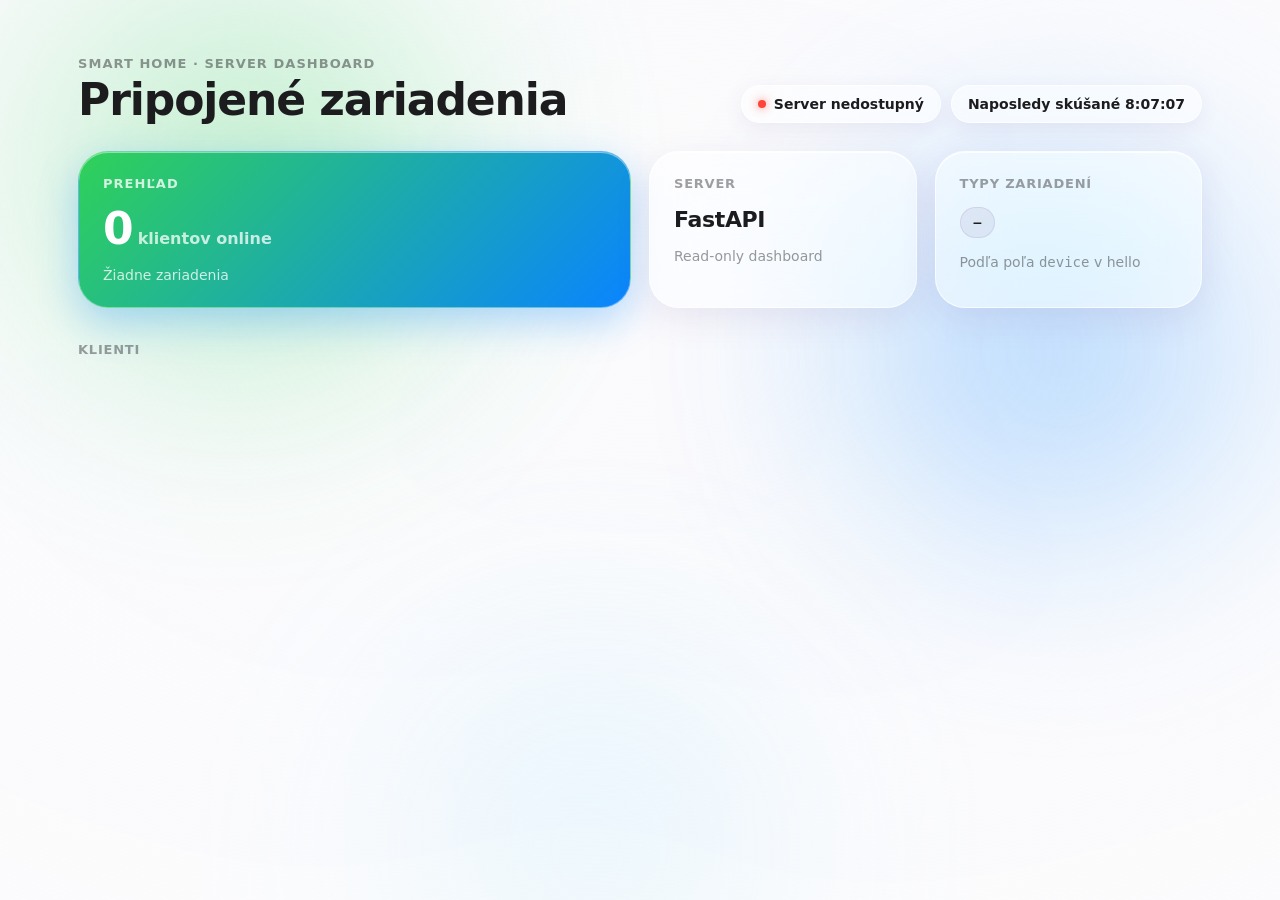
==== server/web/index.html @ f709e84c "Dashboard serves the designed page and the API carries device, capabilities and state Co-Authored-By" ====
<!DOCTYPE html>
<html lang="sk">
<head>
<meta charset="utf-8">
<meta name="viewport" content="width=device-width, initial-scale=1">
<title>Smart home · Dashboard</title>
<!--
  Statický dashboard pre FastAPI web_handler. Dáta číta z GET /api/clients.
  Server ju posiela na GET / (server/handlers/web_handler.py, FileResponse).

  Očakávaný tvar odpovede (nepovinné polia sa zobrazia keď ich API doplní):
      {"clients": [{"id","name","host","port","device","capabilities":[],"last_state":{}}]}
  Keď fetch zlyhá: otvorený zo súboru ukáže ukážkové dáta s odznakom DEMO,
  zo servera ukáže „Server nedostupný" a nechá posledné dáta.
-->
<style>
  @keyframes drift1 { 0%,100% { transform: translate3d(0,0,0) scale(1); } 50% { transform: translate3d(6%,-4%,0) scale(1.12); } }
  @keyframes drift2 { 0%,100% { transform: translate3d(0,0,0) scale(1.05); } 50% { transform: translate3d(-7%,5%,0) scale(0.95); } }
  @keyframes drift3 { 0%,100% { transform: translate3d(0,0,0) scale(1); } 50% { transform: translate3d(4%,6%,0) scale(1.15); } }

  :root {
    --c1: #30d158;
    --c2: #0a84ff;
    --warm: #64d2ff;
    --shadow: 10,132,255;
    --ink: #1c1c1e;
    --grad: linear-gradient(135deg, var(--c1), var(--c2));
  }
  * { box-sizing: border-box; }
  body {
    margin: 0; background: #fbfbfd; color: var(--ink);
    font-family: -apple-system, BlinkMacSystemFont, "SF Pro Display", "Segoe UI", system-ui, sans-serif;
    -webkit-font-smoothing: antialiased; min-height: 100vh;
  }
  a { color: var(--c2); text-decoration: none; }
  a:hover { color: var(--c1); }

  .bg { position: fixed; inset: 0; overflow: hidden; pointer-events: none; z-index: 0; }
  .blob { position: absolute; border-radius: 50%; }
  .b1 { width: 52vw; height: 52vw; left: -8vw; top: -14vw; filter: blur(90px); opacity: .85;
        background: radial-gradient(circle at 50% 50%, color-mix(in srgb, var(--c1) 60%, transparent), transparent 70%);
        animation: drift1 18s ease-in-out infinite; }
  .b2 { width: 46vw; height: 46vw; right: -6vw; top: 4vw; filter: blur(100px); opacity: .8;
        background: radial-gradient(circle at 50% 50%, color-mix(in srgb, var(--c2) 60%, transparent), transparent 70%);
        animation: drift2 22s ease-in-out infinite; }
  .b3 { width: 40vw; height: 40vw; left: 26vw; bottom: -16vw; filter: blur(110px); opacity: .7;
        background: radial-gradient(circle at 50% 50%, color-mix(in srgb, var(--warm) 55%, transparent), transparent 70%);
        animation: drift3 26s ease-in-out infinite; }
  .veil { position: absolute; inset: 0; background: radial-gradient(120% 90% at 50% 40%, rgba(255,255,255,0) 0%, rgba(251,251,253,.55) 62%, rgba(251,251,253,.92) 100%); }

  .wrap { position: relative; z-index: 1; max-width: 1180px; margin: 0 auto; padding: 56px 28px 72px; }

  .top { display: flex; flex-wrap: wrap; align-items: flex-end; justify-content: space-between; gap: 16px; margin-bottom: 28px; }
  .eyebrow { font-size: 13px; font-weight: 590; letter-spacing: .08em; text-transform: uppercase; color: rgba(28,28,30,.45); }
  h1 { margin: 6px 0 0; font-size: 44px; line-height: 1.05; font-weight: 680; letter-spacing: -.025em; }
  .pill { display: flex; align-items: center; gap: 8px; padding: 10px 16px; border-radius: 100px;
          background: rgba(255,255,255,.55); backdrop-filter: blur(24px) saturate(180%); -webkit-backdrop-filter: blur(24px) saturate(180%);
          border: 1px solid rgba(255,255,255,.75); box-shadow: 0 6px 20px rgba(90,50,130,.08); font-size: 14px; font-weight: 560; }
  .dot { width: 8px; height: 8px; border-radius: 50%; background: #34c759; box-shadow: 0 0 10px rgba(52,199,89,.7); }
  .dot.off { background: #ff453a; box-shadow: 0 0 10px rgba(255,69,58,.7); }
  .badge-demo { padding: 10px 16px; border-radius: 100px; font-size: 13px; font-weight: 620; letter-spacing: .05em;
                color: #fff; background: var(--grad); box-shadow: 0 8px 24px rgba(var(--shadow), .3); }

  .grid { display: grid; grid-template-columns: repeat(4, minmax(0,1fr)); gap: 18px; }
  .card { padding: 24px; border-radius: 30px; background: rgba(255,255,255,.5);
          backdrop-filter: blur(34px) saturate(180%); -webkit-backdrop-filter: blur(34px) saturate(180%);
          border: 1px solid rgba(255,255,255,.7);
          box-shadow: 0 10px 36px rgba(90,50,130,.1), inset 0 1px 0 rgba(255,255,255,.85);
          display: flex; flex-direction: column; gap: 16px; }
  .span2 { grid-column: span 2; }
  .accent { color: #fff; border: 1px solid rgba(255,255,255,.35); background: var(--grad);
            box-shadow: 0 14px 40px rgba(var(--shadow), .3), inset 0 1px 0 rgba(255,255,255,.45); }
  .accent .eyebrow, .accent .sub { color: rgba(255,255,255,.78); }

  .label { font-size: 13px; font-weight: 590; letter-spacing: .06em; text-transform: uppercase; color: rgba(28,28,30,.42); }
  .name { font-size: 22px; font-weight: 620; letter-spacing: -.015em; }
  .sub { font-size: 14px; color: rgba(28,28,30,.45); }
  .metric { font-size: 44px; font-weight: 640; letter-spacing: -.035em; line-height: 1; font-variant-numeric: tabular-nums; }
  .metric small { font-size: 16px; font-weight: 560; color: rgba(28,28,30,.4); letter-spacing: 0; }
  .accent .metric small { color: rgba(255,255,255,.75); }

  .icon { width: 48px; height: 48px; border-radius: 16px; display: flex; align-items: center; justify-content: center;
          background: var(--grad); box-shadow: 0 8px 20px rgba(var(--shadow), .28); flex: none; }
  .icon svg { width: 22px; height: 22px; }

  .chips { display: flex; flex-wrap: wrap; gap: 8px; }
  .chip { padding: 7px 13px; border-radius: 100px; font-size: 13px; font-weight: 560;
          background: rgba(120,90,160,.1); border: 1px solid rgba(120,90,160,.14); font-family: ui-monospace, SFMono-Regular, Menlo, monospace; }

  .rows { display: grid; gap: 10px; }
  .row { display: flex; justify-content: space-between; gap: 12px; font-size: 14px; }
  .row span:first-child { color: rgba(28,28,30,.45); }
  .row span:last-child { font-weight: 590; font-variant-numeric: tabular-nums; }

  .track { height: 44px; border-radius: 16px; background: rgba(120,90,160,.12);
           box-shadow: inset 0 1px 3px rgba(80,40,120,.12); overflow: hidden; }
  .fill { height: 100%; border-radius: 16px; background: linear-gradient(90deg, var(--warm), var(--c1)); transition: width .3s ease; }

  .big { font-size: 52px; font-weight: 640; letter-spacing: -.04em; line-height: 1; font-variant-numeric: tabular-nums; }
  .unit { font-size: 20px; font-weight: 560; color: rgba(28,28,30,.4); }
  .switch { width: 56px; height: 32px; border-radius: 100px; padding: 3px; flex: none;
            background: rgba(120,90,160,.2); transition: background .25s ease; }
  .switch.on { background: linear-gradient(135deg, var(--warm), var(--c1)); }
  .knob { width: 26px; height: 26px; border-radius: 50%; background: #fff; box-shadow: 0 2px 6px rgba(0,0,0,.2);
          transition: transform .25s ease; }
  .switch.on .knob { transform: translateX(24px); }
  .duo { display: flex; gap: 10px; }
  .duo > div { flex: 1; padding: 12px 14px; border-radius: 14px; background: rgba(120,90,160,.1); }
  .duo .k { font-size: 12px; letter-spacing: .05em; text-transform: uppercase; color: rgba(28,28,30,.45); }
  .duo .v { margin-top: 4px; font-size: 20px; font-weight: 620; font-variant-numeric: tabular-nums; }
  .ok { font-size: 15px; font-weight: 560; color: #1d7a3a; }
  .warn { font-size: 15px; font-weight: 560; color: #b35c00; }
  .spacer { flex: 1; }

  .empty { grid-column: 1 / -1; padding: 64px 28px; text-align: center; border-radius: 30px;
           background: rgba(255,255,255,.45); backdrop-filter: blur(30px) saturate(180%); -webkit-backdrop-filter: blur(30px) saturate(180%);
           border: 1px dashed rgba(120,90,160,.28); }
  .empty .name { margin-bottom: 6px; }

  @media (max-width: 900px) { .grid { grid-template-columns: repeat(2, minmax(0,1fr)); } h1 { font-size: 34px; } .wrap { padding: 36px 18px 56px; } }
  @media (max-width: 560px) { .grid { grid-template-columns: minmax(0,1fr); } .span2 { grid-column: span 1; } }
</style>
</head>
<body>
<div class="bg"><div class="blob b1"></div><div class="blob b2"></div><div class="blob b3"></div><div class="veil"></div></div>

<div class="wrap">
  <div class="top">
    <div>
      <div class="eyebrow">Smart home · Server dashboard</div>
      <h1>Pripojené zariadenia</h1>
    </div>
    <div style="display:flex; gap:10px; align-items:center; flex-wrap:wrap;">
      <div class="pill"><span class="dot" id="statusDot"></span><span id="statusText">Načítavam…</span></div>
      <div class="pill" id="updated">—</div>
      <div class="badge-demo" id="demoBadge" style="display:none;">DEMO DÁTA</div>
    </div>
  </div>

  <div class="grid">
    <div class="card accent span2">
      <div class="eyebrow">Prehľad</div>
      <div class="metric" id="countMetric">0<small> klientov online</small></div>
      <div class="sub" id="devicesSummary">Žiadne zariadenia</div>
    </div>

    <div class="card">
      <div class="label">Server</div>
      <div class="name" id="serverName">FastAPI</div>
      <div class="sub" id="serverHint">Read-only dashboard</div>
      <div class="rows" id="serverRows"></div>
    </div>

    <div class="card">
      <div class="label">Typy zariadení</div>
      <div class="chips" id="typeChips"><span class="chip">—</span></div>
      <div class="sub">Podľa poľa <code>device</code> v hello</div>
    </div>
  </div>

  <div class="label" style="margin:34px 0 14px;">Klienti</div>
  <div class="grid" id="clients"></div>
</div>

<script>
const ICONS = {
  light: '<svg viewBox="0 0 24 24" fill="none" stroke="#fff" stroke-width="2" stroke-linecap="round"><path d="M9 18h6"/><path d="M10 21h4"/><path d="M12 3a6 6 0 0 1 3.5 10.9V16h-7v-2.1A6 6 0 0 1 12 3z"/></svg>',
  thermostat: '<svg viewBox="0 0 24 24" fill="none" stroke="#fff" stroke-width="2" stroke-linecap="round"><path d="M14 14.8V5a2 2 0 1 0-4 0v9.8a4 4 0 1 0 4 0z"/></svg>',
  lock: '<svg viewBox="0 0 24 24" fill="none" stroke="#fff" stroke-width="2" stroke-linecap="round"><rect x="4" y="10" width="16" height="11" rx="3"/><path d="M8 10V7a4 4 0 0 1 8 0v3"/></svg>',
  generic: '<svg viewBox="0 0 24 24" fill="none" stroke="#fff" stroke-width="2" stroke-linecap="round"><rect x="3" y="4" width="18" height="12" rx="2"/><path d="M8 20h8"/></svg>'
};

const DEMO = [
  { id: "a3f1b2c4", name: "kitchen", host: "192.168.1.24", port: 51431, device: "light",
    capabilities: ["turn_on", "turn_off", "set_brightness"], last_state: { on: true, brightness: 72 } },
  { id: "7d0e5519", name: "bedroom", host: "192.168.1.31", port: 51502, device: "thermostat",
    capabilities: ["set_target", "get_state"], last_state: { target: 21.5, current: 20.2, heating: true } },
  { id: "c18ba402", name: "hall", host: "192.168.1.9", port: 51544, device: "sensor",
    capabilities: ["get_state"], last_state: { aqi: 38, humidity: "44 %", co2: "612 ppm" } }
];

const esc = (v) => String(v).replace(/[&<>"]/g, (c) => ({ "&": "&amp;", "<": "&lt;", ">": "&gt;", '"': "&quot;" }[c]));

function head(c, right) {
  return `<div style="display:flex; align-items:flex-start; gap:16px; justify-content:space-between;">
    <div style="min-width:0;">
      <div class="label">${esc(c.name || "klient")} · ${esc(c.host || "?")}:${esc(c.port ?? "?")}</div>
      <div class="name" style="margin-top:6px;">${esc(DEVICE_TITLES[c.device] || "Klient")}<span style="color:rgba(28,28,30,.35); font-weight:500; font-size:16px;"> #${esc(c.id || "?")}</span></div>
    </div>
    ${right || ""}
  </div>`;
}

const DEVICE_TITLES = { light: "Svetlá", thermostat: "Vykurovanie", lock: "Zámok" };
const num = (v) => (Number.isFinite(Number(v)) ? Number(v) : null);

/* Svetlo — veľké % a hrubý jasový pás (read-only) */
function lightCard(c) {
  const s = c.last_state || {};
  const on = s.on === undefined ? null : !!s.on;
  const b = num(s.brightness ?? s.level);
  const shown = on === false ? 0 : (b === null ? 0 : b);
  return `<div class="card span2" style="min-height:236px;">
    ${head(c, `<div class="switch${on ? " on" : ""}"><div class="knob"></div></div>`)}
    <div class="spacer"></div>
    <div>
      <div style="display:flex; align-items:baseline; gap:6px; margin-bottom:12px;">
        <span class="big">${b === null && on === null ? "—" : shown}</span><span class="unit">%</span>
      </div>
      <div class="track"><div class="fill" style="width:${Math.max(0, Math.min(100, shown))}%"></div></div>
    </div>
    ${capChips(c)}
  </div>`;
}

/* Termostat — veľká teplota a dvojica hodnôt */
function thermostatCard(c) {
  const s = c.last_state || {};
  const target = num(s.target ?? s.temperature ?? s.temp);
  const current = num(s.current ?? s.reading);
  return `<div class="card span2" style="min-height:236px;">
    ${head(c, `<div class="icon">${ICONS.thermostat}</div>`)}
    <div style="display:flex; align-items:baseline; gap:2px;">
      <span class="big" style="font-size:60px;">${target === null ? "—" : target}</span><span class="unit" style="font-size:24px;">°</span>
    </div>
    <div class="spacer"></div>
    <div class="duo">
      <div><div class="k">Cieľ</div><div class="v">${target === null ? "—" : target + "°"}</div></div>
      <div><div class="k">Aktuálne</div><div class="v">${current === null ? "—" : current + "°"}</div></div>
    </div>
    <div class="${s.heating ? "warn" : "ok"}">${s.on === false ? "Vypnutý" : s.heating === undefined ? "Stav vykurovania neznámy" : (s.heating ? "Vykuruje" : "Nastavená teplota dosiahnutá")}</div>
    ${capChips(c)}
  </div>`;
}

/* Ostatné — štatistický panel v štýle karty kvality vzduchu */
function statCard(c) {
  const s = c.last_state || {};
  const entries = Object.entries(s);
  const lead = entries.find(([, v]) => Number.isFinite(Number(v)));
  const rest = entries.filter(([k]) => !lead || k !== lead[0]);
  return `<div class="card span2" style="min-height:236px;">
    ${head(c, `<div class="chip">${c.device ? esc(c.device) : "bez zariadenia"}</div>`)}
    ${lead
      ? `<div><div class="metric">${esc(lead[1])}<small> ${esc(lead[0])}</small></div></div>`
      : `<div class="sub">Stav ešte nebol vyžiadaný</div>`}
    <div class="spacer"></div>
    ${rest.length ? `<div class="rows">${rest.map(([k, v]) =>
      `<div class="row"><span>${esc(k)}</span><span>${typeof v === "boolean" ? (v ? "áno" : "nie") : esc(v)}</span></div>`).join("")}</div>` : ""}
    ${capChips(c)}
  </div>`;
}

function capChips(c) {
  const caps = c.capabilities || [];
  return caps.length ? `<div class="chips">${caps.map((a) => `<span class="chip">${esc(a)}</span>`).join("")}</div>` : "";
}

function clientCard(c) {
  if (c.device === "light") return lightCard(c);
  if (c.device === "thermostat") return thermostatCard(c);
  return statCard(c);
}

function render(clients, demo) {
  document.getElementById("demoBadge").style.display = demo ? "" : "none";
  document.getElementById("statusDot").className = "dot" + (clients.length ? "" : " off");
  document.getElementById("statusText").textContent = clients.length
    ? clients.length + (clients.length === 1 ? " klient online" : " klientov online")
    : "Žiadny pripojený klient";
  document.getElementById("updated").textContent = "Aktualizované " + new Date().toLocaleTimeString("sk-SK");

  document.getElementById("countMetric").innerHTML =
    clients.length + "<small> klientov online</small>";

  const types = [...new Set(clients.map((c) => c.device).filter(Boolean))];
  document.getElementById("devicesSummary").textContent = types.length
    ? "Zariadenia: " + types.join(", ")
    : "Žiadne zariadenie nedeklarovalo typ";
  document.getElementById("typeChips").innerHTML = types.length
    ? types.map((t) => `<span class="chip">${esc(t)}</span>`).join("")
    : '<span class="chip">žiadne</span>';

  const withDev = clients.filter((c) => c.device).length;
  const caps = clients.reduce((n, c) => n + (c.capabilities || []).length, 0);
  document.getElementById("serverRows").innerHTML = `
    <div class="row"><span>Zdroj</span><span>${demo ? "demo" : "/api/clients"}</span></div>
    <div class="row"><span>So zariadením</span><span>${withDev}</span></div>
    <div class="row"><span>Akcie celkom</span><span>${caps}</span></div>`;

  document.getElementById("clients").innerHTML = clients.length
    ? clients.map(clientCard).join("")
    : `<div class="empty"><div class="name">Žiadny pripojený klient</div>
       <div class="sub">Spusti klienta cez launcher alebo <code>py app.py --config data/kitchen.json</code></div></div>`;
}

function showOffline() {
  document.getElementById("demoBadge").style.display = "none";
  document.getElementById("statusDot").className = "dot off";
  document.getElementById("statusText").textContent = "Server nedostupný";
  document.getElementById("updated").textContent = "Naposledy skúšané " + new Date().toLocaleTimeString("sk-SK");
}

async function poll() {
  try {
    const r = await fetch("/api/clients", { cache: "no-store" });
    if (!r.ok) throw new Error(r.status);
    const data = await r.json();
    render(data.clients || [], false);
  } catch (e) {
    // demo data is for previewing the file from disk, from the server a failed
    // fetch means the server is down and must not look like devices online
    if (location.protocol === "file:") {
      render(DEMO, true);
    } else {
      showOffline();
    }
  }
}
poll();
setInterval(poll, 2000);
</script>
</body>
</html>
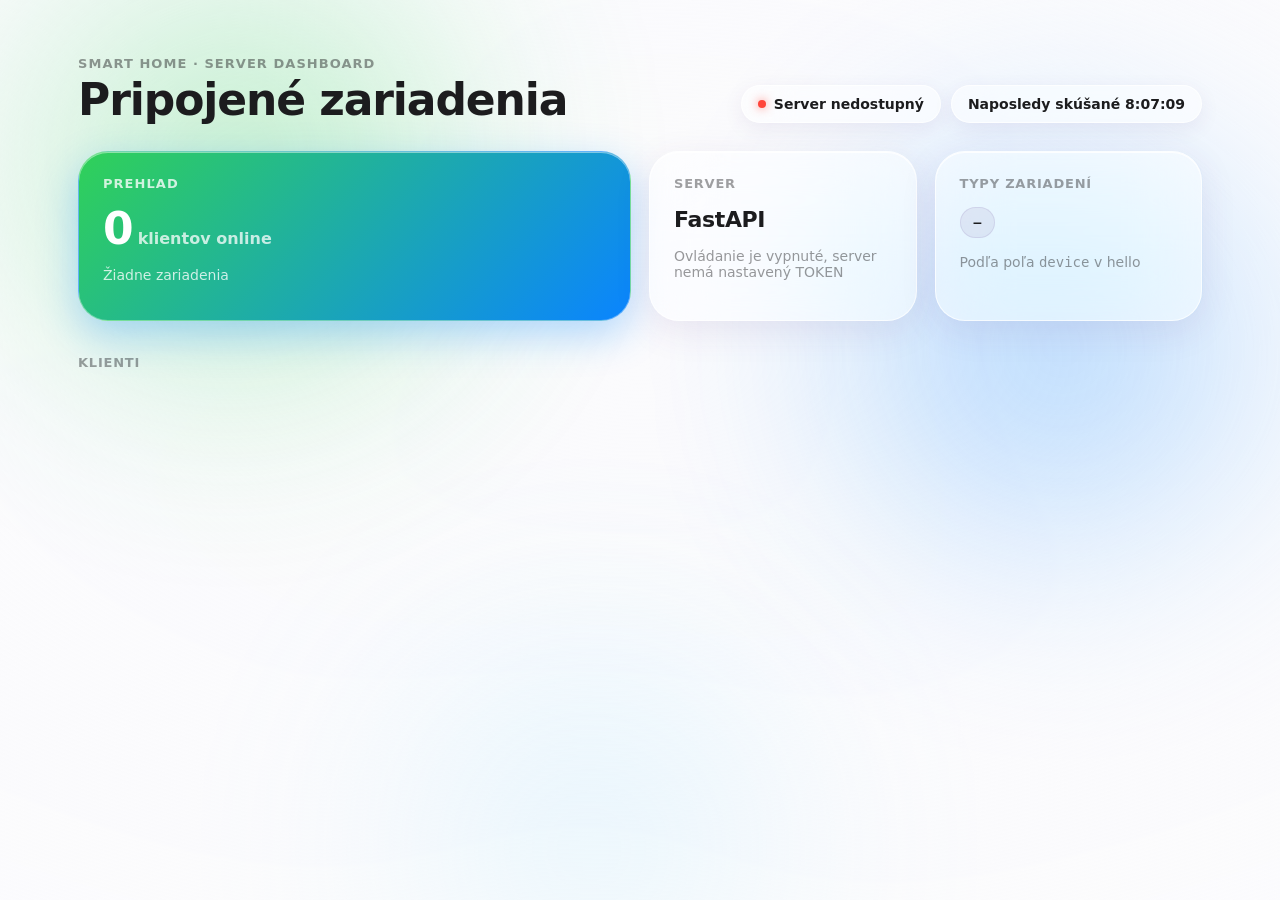
==== commit e5005f49: "Dashboard asks for the token, keeps it in the browser and forgets it on logout or 401 The page reads" ====
--- a/server/web/index.html
+++ b/server/web/index.html
@@ -110,6 +110,15 @@
   .duo .v { margin-top: 4px; font-size: 20px; font-weight: 620; font-variant-numeric: tabular-nums; }
   .ok { font-size: 15px; font-weight: 560; color: #1d7a3a; }
   .warn { font-size: 15px; font-weight: 560; color: #b35c00; }
+
+  /* prihlásenie tokenom */
+  button.pill { font-family: inherit; color: inherit; cursor: pointer; }
+  .login { display: flex; flex-direction: column; gap: 14px; }
+  .login-row { display: flex; gap: 10px; flex-wrap: wrap; }
+  .login-row input { flex: 1 1 200px; min-width: 0; padding: 12px 16px; border-radius: 14px;
+    border: 1px solid rgba(28,28,30,.14); background: rgba(255,255,255,.8); font: inherit; }
+  .btn { padding: 12px 20px; border: 0; border-radius: 14px; background: var(--grad); color: #fff;
+    font: inherit; font-weight: 600; cursor: pointer; }
   .spacer { flex: 1; }
 
   .empty { grid-column: 1 / -1; padding: 64px 28px; text-align: center; border-radius: 30px;
@@ -134,6 +143,7 @@
       <div class="pill"><span class="dot" id="statusDot"></span><span id="statusText">Načítavam…</span></div>
       <div class="pill" id="updated">—</div>
       <div class="badge-demo" id="demoBadge" style="display:none;">DEMO DÁTA</div>
+      <button class="pill" id="logout" type="button" style="display:none;">Odhlásiť</button>
     </div>
   </div>
 
@@ -178,6 +188,18 @@
   { id: "c18ba402", name: "hall", host: "192.168.1.9", port: 51544, device: "sensor",
     capabilities: ["get_state"], last_state: { aqi: 38, humidity: "44 %", co2: "612 ppm" } }
 ];
+
+// token na /api, nikdy nie v URL; localStorage, aby sa mobil nepýtal pri každej návšteve
+const TOKEN_KEY = "pyhome.token";
+let token = loadToken();
+let tokenRequired = false;
+let loginShown = false;
+
+// localStorage môže byť zakázané (súkromné okno), token potom žije len v tejto karte
+function loadToken() { try { return localStorage.getItem(TOKEN_KEY) || ""; } catch (e) { return ""; } }
+function saveToken(value) { token = value; try { localStorage.setItem(TOKEN_KEY, value); } catch (e) {} }
+function forgetToken() { token = ""; try { localStorage.removeItem(TOKEN_KEY); } catch (e) {} }
+function authHeaders() { return token ? { Authorization: "Bearer " + token } : {}; }
 
 const esc = (v) => String(v).replace(/[&<>"]/g, (c) => ({ "&": "&amp;", "<": "&lt;", ">": "&gt;", '"': "&quot;" }[c]));
 
@@ -301,11 +323,57 @@
   document.getElementById("updated").textContent = "Naposledy skúšané " + new Date().toLocaleTimeString("sk-SK");
 }
 
+function showLogin(message) {
+  loginShown = true;
+  document.getElementById("logout").style.display = "none";
+  document.getElementById("statusDot").className = "dot off";
+  document.getElementById("statusText").textContent = "Prihlásenie";
+  // bez tokenu nič z posledných dát, ani v prehľade
+  document.getElementById("updated").textContent = "—";
+  document.getElementById("countMetric").innerHTML = "—";
+  document.getElementById("devicesSummary").textContent = "Po prihlásení";
+  document.getElementById("typeChips").innerHTML = '<span class="chip">—</span>';
+  document.getElementById("serverRows").innerHTML = "";
+  document.getElementById("clients").innerHTML = `<div class="card span2 login">
+    <div class="name">Dashboard je chránený tokenom</div>
+    <div class="sub">Zadaj TOKEN z konfigurácie servera.</div>
+    <form class="login-row" id="loginForm">
+      <input id="tokenInput" type="password" autocomplete="current-password" placeholder="Token" required>
+      <button class="btn" type="submit">Prihlásiť</button>
+    </form>
+    ${message ? `<div class="warn">${esc(message)}</div>` : ""}
+  </div>`;
+  document.getElementById("loginForm").addEventListener("submit", (e) => {
+    e.preventDefault();
+    const value = document.getElementById("tokenInput").value.trim();
+    if (!value) return;
+    saveToken(value);
+    loginShown = false;
+    poll();
+  });
+  document.getElementById("tokenInput").focus();
+}
+
+document.getElementById("logout").addEventListener("click", () => {
+  forgetToken();
+  showLogin("");
+});
+
 async function poll() {
+  // kým je zobrazené prihlásenie, nie je čo pýtať
+  if (loginShown) return;
   try {
-    const r = await fetch("/api/clients", { cache: "no-store" });
+    const r = await fetch("/api/clients", { cache: "no-store", headers: authHeaders() });
+    if (r.status === 401) {
+      // zlý token, alebo ho medzitým zmenili na serveri
+      tokenRequired = true;
+      forgetToken();
+      showLogin("Nesprávny alebo zmenený token");
+      return;
+    }
     if (!r.ok) throw new Error(r.status);
     const data = await r.json();
+    document.getElementById("logout").style.display = tokenRequired ? "" : "none";
     render(data.clients || [], false);
   } catch (e) {
     // demo data is for previewing the file from disk, from the server a failed
@@ -317,8 +385,24 @@
     }
   }
 }
-poll();
-setInterval(poll, 2000);
+async function start() {
+  try {
+    const r = await fetch("/api/status", { cache: "no-store" });
+    if (!r.ok) throw new Error(r.status);
+    tokenRequired = !!(await r.json()).token_required;
+  } catch (e) {
+    // server je dole alebo stránka je otvorená zo súboru, poll ukáže ktoré z toho
+    tokenRequired = false;
+  }
+  document.getElementById("serverHint").textContent = tokenRequired
+    ? "Chránený tokenom"
+    : "Ovládanie je vypnuté, server nemá nastavený TOKEN";
+
+  if (tokenRequired && !token) showLogin("");
+  else poll();
+  setInterval(poll, 2000);
+}
+start();
 </script>
 </body>
 </html>
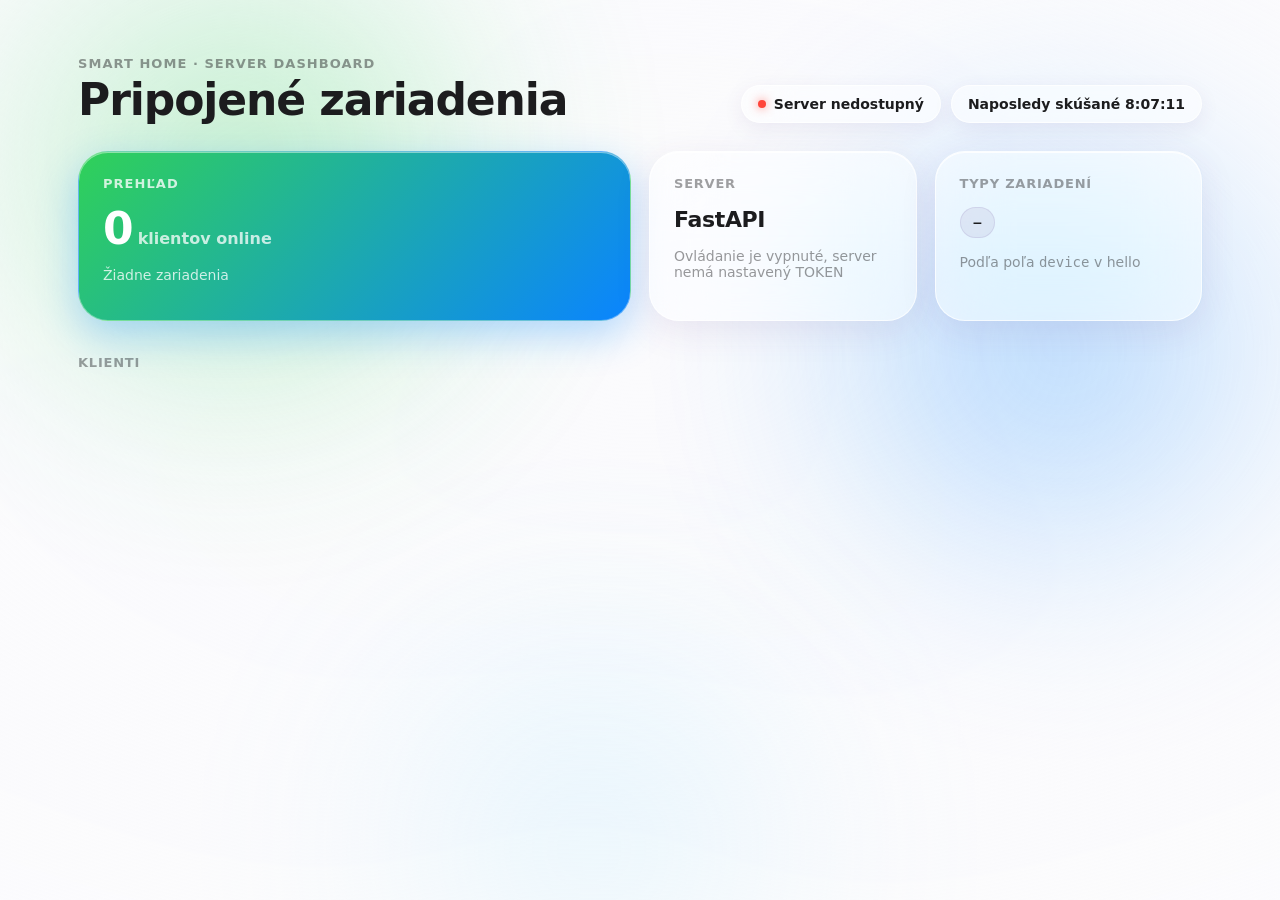
==== commit b99addc8: "Dashboard cards become controls: switches, brightness slider and thermostat steps Controls are drawn" ====
--- a/server/web/index.html
+++ b/server/web/index.html
@@ -111,6 +111,22 @@
   .ok { font-size: 15px; font-weight: 560; color: #1d7a3a; }
   .warn { font-size: 15px; font-weight: 560; color: #b35c00; }
 
+  /* ovládanie */
+  button.switch { border: 0; cursor: pointer; }
+  button.switch:disabled, .step:disabled, .chip.act:disabled { cursor: default; opacity: .55; }
+  .track.slide { position: relative; }
+  .track.slide input { position: absolute; inset: 0; width: 100%; height: 100%; margin: 0; opacity: 0; cursor: pointer; }
+  .track.slide input:disabled { cursor: default; }
+  .step { width: 44px; height: 44px; border-radius: 14px; border: 0; background: rgba(120,90,160,.14);
+          font: inherit; font-size: 22px; font-weight: 600; color: var(--ink); cursor: pointer; }
+  .chip.act { cursor: pointer; color: inherit; }
+  .chip.act:hover:not(:disabled) { border-color: var(--c2); }
+  .err { font-size: 14px; font-weight: 560; color: #c4291c; }
+  .card.busy { position: relative; }
+  .card.busy::after { content: ""; position: absolute; top: 18px; right: 18px; width: 14px; height: 14px;
+    border-radius: 50%; border: 2px solid rgba(10,132,255,.25); border-top-color: var(--c2); animation: spin .8s linear infinite; }
+  @keyframes spin { to { transform: rotate(360deg); } }
+
   /* prihlásenie tokenom */
   button.pill { font-family: inherit; color: inherit; cursor: pointer; }
   .login { display: flex; flex-direction: column; gap: 14px; }
@@ -195,6 +211,13 @@
 let tokenRequired = false;
 let loginShown = false;
 
+// ovládanie: len so serverom, ktorý má TOKEN; demo dáta sa nikdy neovládajú
+let controls = false;
+let lastClients = [];
+const pending = new Set();   // id kariet, ktorým beží požiadavka
+const dragging = new Set();  // id kariet, kde práve ťaháš posuvník
+const errors = {};           // id -> { text, until }
+
 // localStorage môže byť zakázané (súkromné okno), token potom žije len v tejto karte
 function loadToken() { try { return localStorage.getItem(TOKEN_KEY) || ""; } catch (e) { return ""; } }
 function saveToken(value) { token = value; try { localStorage.setItem(TOKEN_KEY, value); } catch (e) {} }
@@ -222,15 +245,24 @@
   const on = s.on === undefined ? null : !!s.on;
   const b = num(s.brightness ?? s.level);
   const shown = on === false ? 0 : (b === null ? 0 : b);
+  const width = Math.max(0, Math.min(100, shown));
+  const sw = can(c, on ? "turn_off" : "turn_on")
+    ? `<button class="switch${on ? " on" : ""}" type="button" data-act="${on ? "turn_off" : "turn_on"}" aria-label="${on ? "Vypnúť" : "Zapnúť"}"><div class="knob"></div></button>`
+    : `<div class="switch${on ? " on" : ""}"><div class="knob"></div></div>`;
+  const track = can(c, "set_brightness")
+    ? `<div class="track slide"><div class="fill" style="width:${width}%"></div>
+        <input type="range" min="0" max="100" step="1" value="${b === null ? 100 : b}" data-act="set_brightness" data-param="level" aria-label="Jas"></div>`
+    : `<div class="track"><div class="fill" style="width:${width}%"></div></div>`;
   return `<div class="card span2" style="min-height:236px;">
-    ${head(c, `<div class="switch${on ? " on" : ""}"><div class="knob"></div></div>`)}
+    ${head(c, sw)}
     <div class="spacer"></div>
     <div>
       <div style="display:flex; align-items:baseline; gap:6px; margin-bottom:12px;">
         <span class="big">${b === null && on === null ? "—" : shown}</span><span class="unit">%</span>
       </div>
-      <div class="track"><div class="fill" style="width:${Math.max(0, Math.min(100, shown))}%"></div></div>
-    </div>
+      ${track}
+    </div>
+    ${errLine(c)}
     ${capChips(c)}
   </div>`;
 }
@@ -240,10 +272,23 @@
   const s = c.last_state || {};
   const target = num(s.target ?? s.temperature ?? s.temp);
   const current = num(s.current ?? s.reading);
+  const on = s.on === undefined ? null : !!s.on;
+  const right = can(c, on ? "turn_off" : "turn_on")
+    ? `<button class="switch${on ? " on" : ""}" type="button" data-act="${on ? "turn_off" : "turn_on"}" aria-label="${on ? "Vypnúť" : "Zapnúť"}"><div class="knob"></div></button>`
+    : `<div class="icon">${ICONS.thermostat}</div>`;
+  // krok 0,5 °C, zaokrúhlené na polovice, aby sa nekopili desatinné chyby
+  const step = (d) => Math.round(((target === null ? 21 : target) + d) * 2) / 2;
+  const stepper = (d, label) => can(c, "set_target")
+    ? `<button class="step" type="button" data-act="set_target" data-param="temperature" data-value="${step(d)}" aria-label="${d < 0 ? "Znížiť" : "Zvýšiť"}">${label}</button>`
+    : "";
   return `<div class="card span2" style="min-height:236px;">
-    ${head(c, `<div class="icon">${ICONS.thermostat}</div>`)}
-    <div style="display:flex; align-items:baseline; gap:2px;">
-      <span class="big" style="font-size:60px;">${target === null ? "—" : target}</span><span class="unit" style="font-size:24px;">°</span>
+    ${head(c, right)}
+    <div style="display:flex; align-items:center; gap:14px;">
+      ${stepper(-0.5, "−")}
+      <div style="display:flex; align-items:baseline; gap:2px;">
+        <span class="big" style="font-size:60px;">${target === null ? "—" : target}</span><span class="unit" style="font-size:24px;">°</span>
+      </div>
+      ${stepper(0.5, "+")}
     </div>
     <div class="spacer"></div>
     <div class="duo">
@@ -251,6 +296,7 @@
       <div><div class="k">Aktuálne</div><div class="v">${current === null ? "—" : current + "°"}</div></div>
     </div>
     <div class="${s.heating ? "warn" : "ok"}">${s.on === false ? "Vypnutý" : s.heating === undefined ? "Stav vykurovania neznámy" : (s.heating ? "Vykuruje" : "Nastavená teplota dosiahnutá")}</div>
+    ${errLine(c)}
     ${capChips(c)}
   </div>`;
 }
@@ -269,13 +315,28 @@
     <div class="spacer"></div>
     ${rest.length ? `<div class="rows">${rest.map(([k, v]) =>
       `<div class="row"><span>${esc(k)}</span><span>${typeof v === "boolean" ? (v ? "áno" : "nie") : esc(v)}</span></div>`).join("")}</div>` : ""}
-    ${capChips(c)}
+    ${errLine(c)}
+    ${capChips(c, true)}
   </div>`;
 }
 
-function capChips(c) {
+// pri neznámom zariadení sa z čipov stanú tlačidlá, akcia ide bez parametrov
+function capChips(c, buttons) {
   const caps = c.capabilities || [];
-  return caps.length ? `<div class="chips">${caps.map((a) => `<span class="chip">${esc(a)}</span>`).join("")}</div>` : "";
+  return caps.length ? `<div class="chips">${caps.map((a) => buttons && can(c, a)
+    ? `<button class="chip act" type="button" data-act="${esc(a)}">${esc(a)}</button>`
+    : `<span class="chip">${esc(a)}</span>`).join("")}</div>` : "";
+}
+
+function can(c, action) {
+  return controls && (c.capabilities || []).includes(action);
+}
+
+function errLine(c) {
+  const e = errors[c.id];
+  if (!e) return "";
+  if (Date.now() > e.until) { delete errors[c.id]; return ""; }
+  return `<div class="err">${esc(e.text)}</div>`;
 }
 
 function clientCard(c) {
@@ -310,11 +371,115 @@
     <div class="row"><span>So zariadením</span><span>${withDev}</span></div>
     <div class="row"><span>Akcie celkom</span><span>${caps}</span></div>`;
 
-  document.getElementById("clients").innerHTML = clients.length
-    ? clients.map(clientCard).join("")
-    : `<div class="empty"><div class="name">Žiadny pripojený klient</div>
+  lastClients = clients;
+  renderClients(clients);
+}
+
+// karta po karte: prekreslenie celej mriežky by zahodilo ťahaný posuvník aj klik
+function renderClients(clients) {
+  const grid = document.getElementById("clients");
+  if (!clients.length) {
+    grid.innerHTML = `<div class="empty"><div class="name">Žiadny pripojený klient</div>
        <div class="sub">Spusti klienta cez launcher alebo <code>py app.py --config data/kitchen.json</code></div></div>`;
-}
+    return;
+  }
+  // prázdna karta alebo prihlásenie nemajú data-id, preč s nimi
+  [...grid.children].forEach((n) => { if (!n.dataset.id) n.remove(); });
+
+  const seen = new Set();
+  clients.forEach((c, i) => {
+    const id = String(c.id);
+    seen.add(id);
+    let node = [...grid.children].find((n) => n.dataset.id === id);
+    const busy = pending.has(id) || dragging.has(id);
+    if (!node || (!busy && node._html !== clientCard(c))) {
+      const html = clientCard(c);
+      const tmp = document.createElement("div");
+      tmp.innerHTML = html;
+      const fresh = tmp.firstElementChild;
+      fresh.dataset.id = id;
+      fresh._html = html;
+      if (node) node.replaceWith(fresh); else grid.appendChild(fresh);
+      node = fresh;
+    }
+    if (grid.children[i] !== node) grid.insertBefore(node, grid.children[i] || null);
+  });
+  [...grid.children].forEach((n) => { if (!seen.has(n.dataset.id)) n.remove(); });
+}
+
+function setBusy(id, busy) {
+  const node = [...document.getElementById("clients").children].find((n) => n.dataset.id === id);
+  if (!node) return;
+  node.classList.toggle("busy", busy);
+  node.querySelectorAll("[data-act]").forEach((el) => { el.disabled = busy; });
+}
+
+async function runAction(id, action, params) {
+  if (pending.has(id)) return;
+  pending.add(id);
+  setBusy(id, true);
+  let error = null;
+  try {
+    const r = await fetch("/api/clients/" + encodeURIComponent(id) + "/do", {
+      method: "POST",
+      headers: { ...authHeaders(), "Content-Type": "application/json" },
+      body: JSON.stringify({ action, params }),
+    });
+    if (r.status === 401) {
+      pending.delete(id);
+      forgetToken();
+      showLogin("Nesprávny alebo zmenený token");
+      return;
+    }
+    const data = await r.json().catch(() => ({}));
+    if (r.ok && data.ok) {
+      // odpoveď nesie nový stav, karta sa zmení hneď a nečaká na ďalší poll
+      const c = lastClients.find((x) => String(x.id) === id);
+      if (c && data.state && typeof data.state === "object") c.last_state = data.state;
+    } else {
+      error = data.error || "Chyba " + r.status;
+    }
+  } catch (e) {
+    error = "Server nedostupný";
+  }
+  pending.delete(id);
+  if (error) errors[id] = { text: error, until: Date.now() + 4000 };
+  // prekresliť vždy: aj keď sa stav nezmenil, tlačidlá sú vypnuté a posuvník je tam, kam ho pustili
+  const node = [...document.getElementById("clients").children].find((n) => n.dataset.id === id);
+  if (node) node._html = null;
+  renderClients(lastClients);
+}
+
+const clientsGrid = document.getElementById("clients");
+clientsGrid.addEventListener("click", (e) => {
+  const el = e.target.closest("button[data-act]");
+  if (!el || el.disabled) return;
+  const card = el.closest("[data-id]");
+  if (!card) return;
+  const params = {};
+  if (el.dataset.param) params[el.dataset.param] = Number(el.dataset.value);
+  runAction(card.dataset.id, el.dataset.act, params);
+});
+// počas ťahania sa hýbe len výplň, požiadavka ide až po pustení
+clientsGrid.addEventListener("pointerdown", (e) => {
+  const card = e.target.matches("input[type=range]") && e.target.closest("[data-id]");
+  if (card) dragging.add(card.dataset.id);
+});
+clientsGrid.addEventListener("input", (e) => {
+  if (!e.target.matches("input[type=range]")) return;
+  const fill = e.target.parentElement.querySelector(".fill");
+  if (fill) fill.style.width = e.target.value + "%";
+});
+clientsGrid.addEventListener("change", (e) => {
+  const el = e.target;
+  if (!el.matches("input[data-act]")) return;
+  const card = el.closest("[data-id]");
+  if (!card) return;
+  dragging.delete(card.dataset.id);
+  runAction(card.dataset.id, el.dataset.act, { [el.dataset.param]: Number(el.value) });
+});
+// pustenie mimo posuvníka nevyvolá change, karta sa nesmie zaseknúť
+window.addEventListener("pointerup", () => setTimeout(() => dragging.clear(), 0));
 
 function showOffline() {
   document.getElementById("demoBadge").style.display = "none";
@@ -389,14 +554,17 @@
   try {
     const r = await fetch("/api/status", { cache: "no-store" });
     if (!r.ok) throw new Error(r.status);
-    tokenRequired = !!(await r.json()).token_required;
+    const status = await r.json();
+    tokenRequired = !!status.token_required;
+    controls = !!status.controls;
   } catch (e) {
     // server je dole alebo stránka je otvorená zo súboru, poll ukáže ktoré z toho
     tokenRequired = false;
+    controls = false;
   }
-  document.getElementById("serverHint").textContent = tokenRequired
-    ? "Chránený tokenom"
-    : "Ovládanie je vypnuté, server nemá nastavený TOKEN";
+  document.getElementById("serverHint").textContent = controls
+    ? "Chránený tokenom, ovládanie zapnuté"
+    : tokenRequired ? "Chránený tokenom" : "Ovládanie je vypnuté, server nemá nastavený TOKEN";
 
   if (tokenRequired && !token) showLogin("");
   else poll();
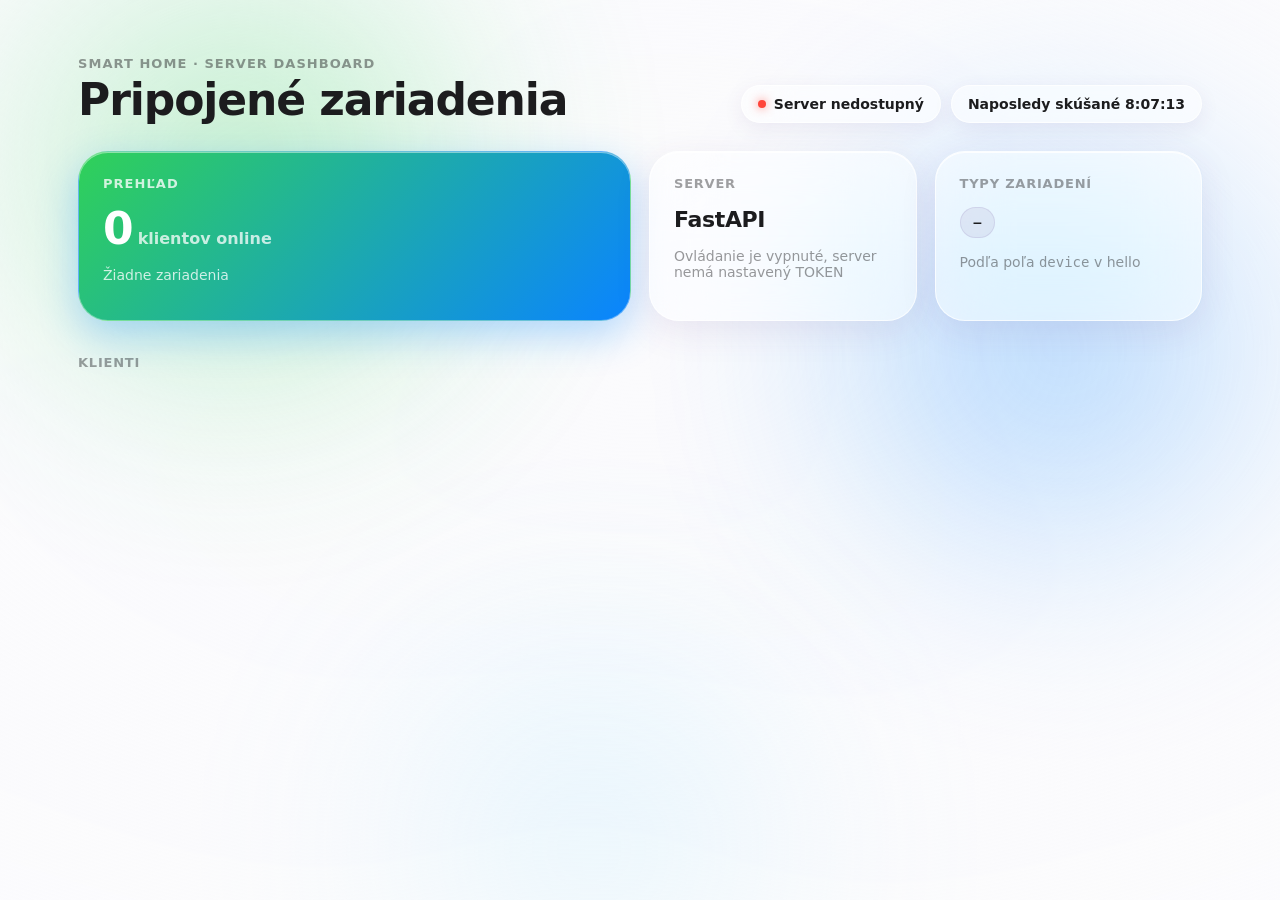
==== commit 9c596a3d: "Dashboard serves HTTPS with the server's certificate, and ca.crt for phones With TLS_CERT and TLS_KE" ====
--- a/server/web/index.html
+++ b/server/web/index.html
@@ -368,6 +368,7 @@
   const caps = clients.reduce((n, c) => n + (c.capabilities || []).length, 0);
   document.getElementById("serverRows").innerHTML = `
     <div class="row"><span>Zdroj</span><span>${demo ? "demo" : "/api/clients"}</span></div>
+    <div class="row"><span>Spojenie</span><span>${https() ? '<a href="/ca.crt">HTTPS · ca.crt</a>' : "HTTP, nešifrované"}</span></div>
     <div class="row"><span>So zariadením</span><span>${withDev}</span></div>
     <div class="row"><span>Akcie celkom</span><span>${caps}</span></div>`;
 
@@ -488,6 +489,16 @@
   document.getElementById("updated").textContent = "Naposledy skúšané " + new Date().toLocaleTimeString("sk-SK");
 }
 
+const https = () => location.protocol === "https:";
+
+// telefón, ktorý ešte nedôveruje ca.crt, si ho stiahne priamo zo servera
+function caLine() {
+  return https()
+    ? `<div class="sub">Prvé pripojenie z tohto zariadenia? <a href="/ca.crt">Stiahni ca.crt</a>,
+       nainštaluj ho a porovnaj odtlačok SHA-256 s tým, čo vypísal server.</div>`
+    : "";
+}
+
 function showLogin(message) {
   loginShown = true;
   document.getElementById("logout").style.display = "none";
@@ -502,6 +513,7 @@
   document.getElementById("clients").innerHTML = `<div class="card span2 login">
     <div class="name">Dashboard je chránený tokenom</div>
     <div class="sub">Zadaj TOKEN z konfigurácie servera.</div>
+    ${caLine()}
     <form class="login-row" id="loginForm">
       <input id="tokenInput" type="password" autocomplete="current-password" placeholder="Token" required>
       <button class="btn" type="submit">Prihlásiť</button>
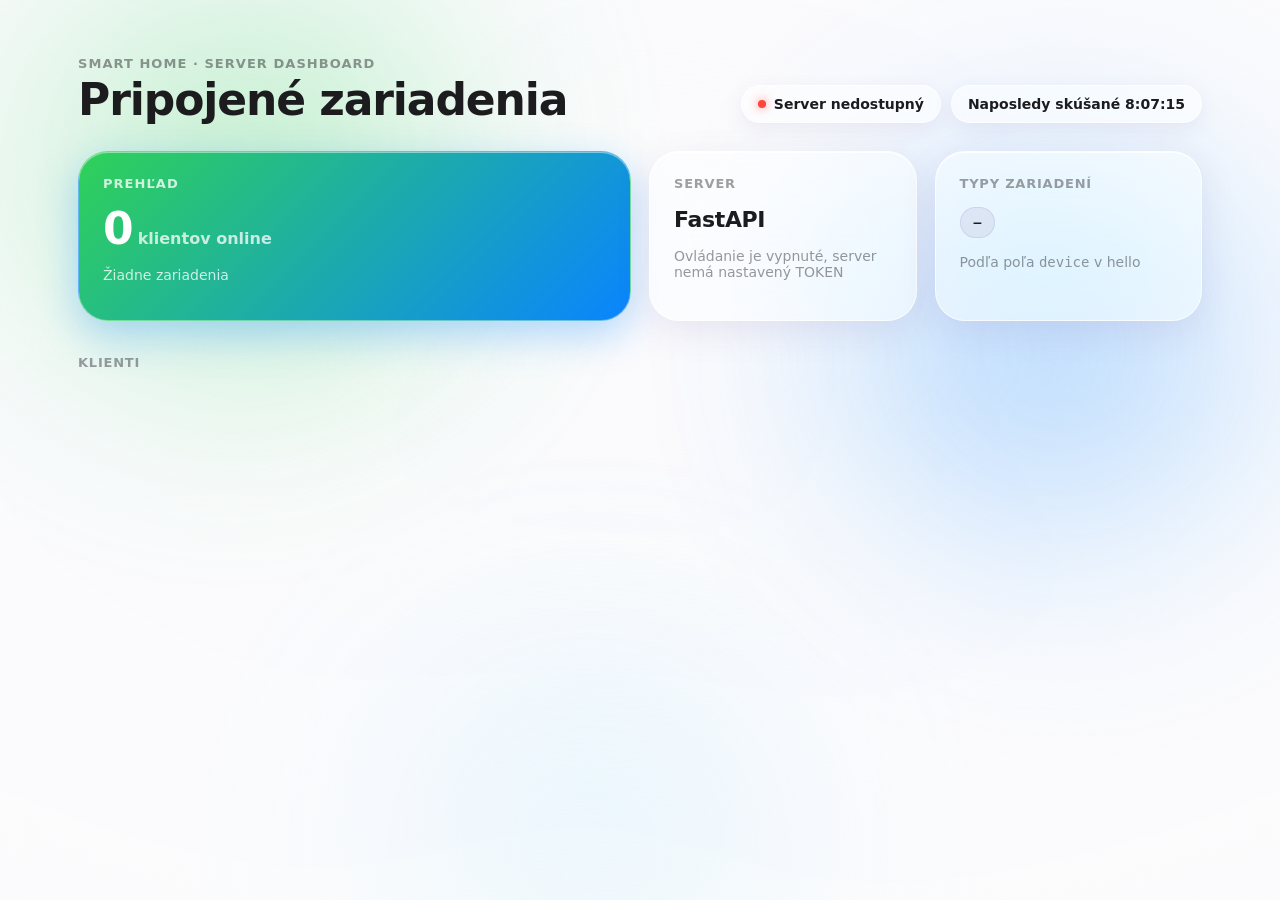
==== commit 7851c537: "Dashboard and API show offline clients with their last state, and a client's history /api/clients li" ====
--- a/server/web/index.html
+++ b/server/web/index.html
@@ -111,6 +111,9 @@
   .ok { font-size: 15px; font-weight: 560; color: #1d7a3a; }
   .warn { font-size: 15px; font-weight: 560; color: #b35c00; }
 
+  /* offline zariadenie: posledný známy stav, bez ovládania */
+  .card.offline { opacity: .6; filter: grayscale(.7); }
+
   /* ovládanie */
   button.switch { border: 0; cursor: pointer; }
   button.switch:disabled, .step:disabled, .chip.act:disabled { cursor: default; opacity: .55; }
@@ -229,11 +232,24 @@
 function head(c, right) {
   return `<div style="display:flex; align-items:flex-start; gap:16px; justify-content:space-between;">
     <div style="min-width:0;">
-      <div class="label">${esc(c.name || "klient")} · ${esc(c.host || "?")}:${esc(c.port ?? "?")}</div>
+      <div class="label">${esc(c.name || "klient")} · ${isOffline(c) ? "Offline, naposledy " + esc(lastSeen(c.last_seen)) : esc(c.host || "?") + ":" + esc(c.port ?? "?")}</div>
       <div class="name" style="margin-top:6px;">${esc(DEVICE_TITLES[c.device] || "Klient")}<span style="color:rgba(28,28,30,.35); font-weight:500; font-size:16px;"> #${esc(c.id || "?")}</span></div>
     </div>
     ${right || ""}
   </div>`;
+}
+
+// starší server a demo dáta pole online nemajú, vtedy je každý klient online
+const isOffline = (c) => c.online === false;
+
+// dnešný čas bez dátumu, inak aj deň a mesiac
+function lastSeen(iso) {
+  const at = new Date(iso);
+  if (!iso || Number.isNaN(at.getTime())) return "neznámo";
+  const time = at.toLocaleTimeString("sk-SK", { hour: "2-digit", minute: "2-digit" });
+  return at.toDateString() === new Date().toDateString()
+    ? time
+    : at.toLocaleDateString("sk-SK", { day: "numeric", month: "numeric" }) + " " + time;
 }
 
 const DEVICE_TITLES = { light: "Svetlá", thermostat: "Vykurovanie", lock: "Zámok" };
@@ -329,7 +345,8 @@
 }
 
 function can(c, action) {
-  return controls && (c.capabilities || []).includes(action);
+  // offline zariadeniu nemá kto odpovedať, ovládanie by len čakalo na 404
+  return controls && !isOffline(c) && (c.capabilities || []).includes(action);
 }
 
 function errLine(c) {
@@ -346,15 +363,18 @@
 }
 
 function render(clients, demo) {
+  const online = clients.filter((c) => !isOffline(c)).length;
   document.getElementById("demoBadge").style.display = demo ? "" : "none";
-  document.getElementById("statusDot").className = "dot" + (clients.length ? "" : " off");
-  document.getElementById("statusText").textContent = clients.length
-    ? clients.length + (clients.length === 1 ? " klient online" : " klientov online")
+  document.getElementById("statusDot").className = "dot" + (online ? "" : " off");
+  document.getElementById("statusText").textContent = online
+    ? online + (online === 1 ? " klient online" : " klientov online")
     : "Žiadny pripojený klient";
   document.getElementById("updated").textContent = "Aktualizované " + new Date().toLocaleTimeString("sk-SK");
 
-  document.getElementById("countMetric").innerHTML =
-    clients.length + "<small> klientov online</small>";
+  // server si pamätá aj tých, čo nie sú pripojení
+  document.getElementById("countMetric").innerHTML = online === clients.length
+    ? online + "<small> klientov online</small>"
+    : online + "<small> online z " + clients.length + "</small>";
 
   const types = [...new Set(clients.map((c) => c.device).filter(Boolean))];
   document.getElementById("devicesSummary").textContent = types.length
@@ -399,6 +419,7 @@
       tmp.innerHTML = html;
       const fresh = tmp.firstElementChild;
       fresh.dataset.id = id;
+      if (isOffline(c)) fresh.classList.add("offline");
       fresh._html = html;
       if (node) node.replaceWith(fresh); else grid.appendChild(fresh);
       node = fresh;
